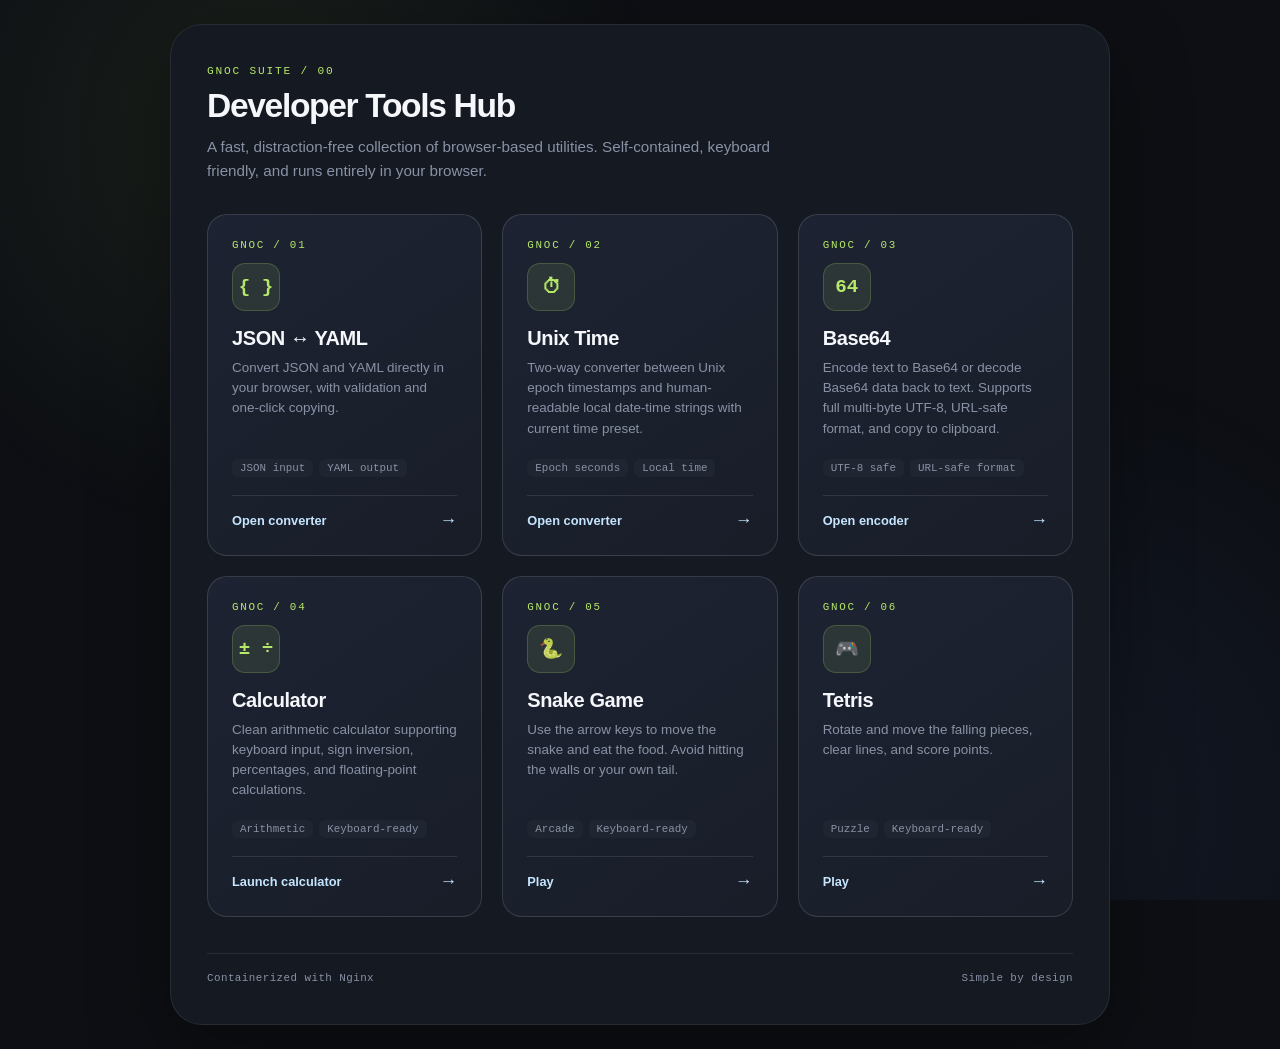
==== index.html @ 112cad82 "fix" ====
<!doctype html>
<html lang="en">
  <head>
    <meta charset="UTF-8" />
    <meta name="viewport" content="width=device-width, initial-scale=1.0" />
    <meta name="theme-color" content="#10131a" />
    <title>GNOC Suite — Developer Utilities</title>
    <link rel="stylesheet" href="styles.css" />
  </head>
  <body>
    <main class="page-shell">
      <section class="dashboard" aria-label="GNOC Suite Dashboard">
        <header class="dashboard-header">
          <p class="eyebrow">GNOC SUITE / 00</p>
          <h1 class="dashboard-title">Developer Tools Hub</h1>
          <p class="dashboard-desc">
            A fast, distraction-free collection of browser-based utilities. Self-contained, keyboard friendly, and runs entirely in your browser.
          </p>
        </header>

        <div class="tools-grid">
          <!-- Tool 1: JSON/YAML Converter -->
          <a class="tool-card" href="json-yaml.html" aria-label="Open JSON and YAML Converter">
            <div>
              <div class="tool-card-badge">GNOC / 01</div>
              <div class="tool-card-icon" aria-hidden="true">{ }</div>
              <h2 class="tool-card-title">JSON ↔ YAML</h2>
              <p class="tool-card-desc">
                Convert JSON and YAML directly in your browser, with validation and one-click copying.
              </p>
            </div>
            <div>
              <div class="tool-card-tags">
                <span class="tool-tag">JSON input</span>
                <span class="tool-tag">YAML output</span>
              </div>
              <div class="tool-card-footer">
                <span>Open converter</span>
                <span class="tool-card-arrow" aria-hidden="true">→</span>
              </div>
            </div>
          </a>

          <!-- Tool 2: Unix Timestamp -->
          <a class="tool-card" href="timestamp.html" aria-label="Open Unix Timestamp Converter">
            <div>
              <div class="tool-card-badge">GNOC / 02</div>
              <div class="tool-card-icon" aria-hidden="true">⏱</div>
              <h2 class="tool-card-title">Unix Time</h2>
              <p class="tool-card-desc">
                Two-way converter between Unix epoch timestamps and human-readable local date-time strings with current time preset.
              </p>
            </div>
            <div>
              <div class="tool-card-tags">
                <span class="tool-tag">Epoch seconds</span>
                <span class="tool-tag">Local time</span>
              </div>
              <div class="tool-card-footer">
                <span>Open converter</span>
                <span class="tool-card-arrow" aria-hidden="true">→</span>
              </div>
            </div>
          </a>

          <!-- Tool 3: Base64 Converter -->
          <a class="tool-card" href="base64.html" aria-label="Open Base64 Converter">
            <div>
              <div class="tool-card-badge">GNOC / 03</div>
              <div class="tool-card-icon" aria-hidden="true">64</div>
              <h2 class="tool-card-title">Base64</h2>
              <p class="tool-card-desc">
                Encode text to Base64 or decode Base64 data back to text. Supports full multi-byte UTF-8, URL-safe format, and copy to clipboard.
              </p>
            </div>
            <div>
              <div class="tool-card-tags">
                <span class="tool-tag">UTF-8 safe</span>
                <span class="tool-tag">URL-safe format</span>
              </div>
              <div class="tool-card-footer">
                <span>Open encoder</span>
                <span class="tool-card-arrow" aria-hidden="true">→</span>
              </div>
            </div>
          </a>

          <!-- Tool 4: Calculator -->
          <a class="tool-card" href="cal.html" aria-label="Open Calculator">
            <div>
              <div class="tool-card-badge">GNOC / 04</div>
              <div class="tool-card-icon" aria-hidden="true">± ÷</div>
              <h2 class="tool-card-title">Calculator</h2>
              <p class="tool-card-desc">
                Clean arithmetic calculator supporting keyboard input, sign inversion, percentages, and floating-point calculations.
              </p>
            </div>
            <div>
              <div class="tool-card-tags">
                <span class="tool-tag">Arithmetic</span>
                <span class="tool-tag">Keyboard-ready</span>
              </div>
              <div class="tool-card-footer">
                <span>Launch calculator</span>
                <span class="tool-card-arrow" aria-hidden="true">→</span>
              </div>
            </div>
          </a>

          <!-- Snake Game -->
          <a class="tool-card" href="snake.html" aria-label="Open Snake Game">
            <div>
              <div class="tool-card-badge">GNOC / 05</div>
              <div class="tool-card-icon" aria-hidden="true">🐍</div>
              <h2 class="tool-card-title">Snake Game</h2>
              <p class="tool-card-desc">Use the arrow keys to move the snake and eat the food. Avoid hitting the walls or your own tail.</p>
            </div>
            <div>
              <div class="tool-card-tags">
                <span class="tool-tag">Arcade</span>
                <span class="tool-tag">Keyboard-ready</span>
              </div>
              <div class="tool-card-footer">
                <span>Play</span>
                <span class="tool-card-arrow" aria-hidden="true">→</span>
              </div>
            </div>
          </a>

          <!-- Tetris Game -->
          <a class="tool-card" href="tetris.html" aria-label="Open Tetris Game">
            <div>
              <div class="tool-card-badge">GNOC / 06</div>
              <div class="tool-card-icon" aria-hidden="true">🎮</div>
              <h2 class="tool-card-title">Tetris</h2>
              <p class="tool-card-desc">Rotate and move the falling pieces, clear lines, and score points.</p>
            </div>
            <div>
              <div class="tool-card-tags">
                <span class="tool-tag">Puzzle</span>
                <span class="tool-tag">Keyboard-ready</span>
              </div>
              <div class="tool-card-footer">
                <span>Play</span>
                <span class="tool-card-arrow" aria-hidden="true">→</span>
              </div>
            </div>
          </a>

        </div>

        <footer class="dashboard-footer">
          <span>Containerized with Nginx</span>
          <span>Simple by design</span>
        </footer>
      </section>
    </main>
  </body>
</html>
---- styles.css ----
:root {
  color-scheme: dark;
  --background: #0d0f14;
  --panel: #151922;
  --panel-edge: rgba(255, 255, 255, 0.08);
  --display: #10131a;
  --key: #202532;
  --key-hover: #2b3242;
  --muted: #8992a5;
  --text: #f5f7fb;
  --accent: #b6e86a;
  --accent-dark: #16200d;
  --operator: #2b3548;
  --operator-text: #c5e5ff;
}

* {
  box-sizing: border-box;
}

body {
  margin: 0;
  min-width: 320px;
  min-height: 100vh;
  background: var(--background);
  color: var(--text);
  font-family: Arial, Helvetica, sans-serif;
}

body::before {
  position: fixed;
  inset: 0;
  z-index: -1;
  background:
    radial-gradient(circle at 20% 15%, rgba(182, 232, 106, 0.08), transparent 32%),
    radial-gradient(circle at 80% 90%, rgba(97, 149, 255, 0.08), transparent 35%);
  content: "";
}

.page-shell {
  display: grid;
  min-height: 100vh;
  place-items: center;
  padding: 24px;
}

.calculator {
  width: min(100%, 410px);
  padding: 26px;
  border: 1px solid var(--panel-edge);
  border-radius: 28px;
  background: var(--panel);
  box-shadow: 0 30px 80px rgba(0, 0, 0, 0.35);
}

.calculator-header,
.calculator-footer {
  display: flex;
  align-items: center;
  justify-content: space-between;
}

.tool-nav {
  display: flex;
  gap: 5px;
  max-width: 100%;
  overflow-x: auto;
  padding: 4px;
  border: 1px solid var(--panel-edge);
  border-radius: 10px;
  background: var(--display);
}

.tool-nav a {
  flex-shrink: 0;
  padding: 6px 8px;
  border-radius: 7px;
  color: var(--muted);
  font-size: 0.68rem;
  font-weight: 700;
  text-decoration: none;
}

.tool-nav a:hover,
.tool-nav a.active {
  background: var(--key);
  color: var(--text);
}

.eyebrow {
  margin: 0 0 6px;
  color: var(--accent);
  font-family: "Courier New", Courier, monospace;
  font-size: 0.7rem;
  letter-spacing: 0.16em;
}

h1, h2 {
  margin: 0;
  letter-spacing: -0.04em;
}

h1 {
  font-size: 1.45rem;
}

h2 {
  font-size: 1.1rem;
  font-weight: 600;
}

.status-dot {
  width: 10px;
  height: 10px;
  border-radius: 50%;
  background: var(--accent);
  box-shadow: 0 0 0 5px rgba(182, 232, 106, 0.1), 0 0 18px var(--accent);
}

.display {
  display: flex;
  min-height: 150px;
  flex-direction: column;
  justify-content: flex-end;
  margin: 26px 0 16px;
  padding: 20px 18px;
  overflow: hidden;
  border: 1px solid var(--panel-edge);
  border-radius: 18px;
  background: var(--display);
  text-align: right;
}

.expression {
  min-height: 25px;
  color: var(--muted);
  font-family: "Courier New", Courier, monospace;
  font-size: 0.9rem;
  white-space: nowrap;
}

.result {
  overflow: hidden;
  font-family: "Courier New", Courier, monospace;
  font-size: clamp(2.7rem, 12vw, 4.25rem);
  font-weight: 500;
  letter-spacing: -0.08em;
  line-height: 1.1;
  text-overflow: ellipsis;
  white-space: nowrap;
}

.keypad {
  display: grid;
  grid-template-columns: repeat(4, 1fr);
  gap: 10px;
}

.key {
  min-height: 64px;
  padding: 0;
  border: 0;
  border-radius: 16px;
  background: var(--key);
  color: var(--text);
  cursor: pointer;
  font: 600 1.2rem Arial, Helvetica, sans-serif;
  transition: transform 120ms ease, background 120ms ease, color 120ms ease;
  -webkit-tap-highlight-color: transparent;
}

.key:hover {
  background: var(--key-hover);
}

.key:active,
.key.is-pressed {
  transform: scale(0.95);
}

.key:focus-visible {
  outline: 2px solid var(--accent);
  outline-offset: 3px;
}

.key-action {
  color: var(--muted);
  font-size: 0.95rem;
}

.key-operator {
  background: var(--operator);
  color: var(--operator-text);
  font-size: 1.5rem;
}

.key-equals {
  background: var(--accent);
  color: var(--accent-dark);
  font-size: 1.6rem;
}

.key-equals:hover {
  background: #c6f27d;
}

.key-zero {
  grid-column: span 2;
  text-align: left;
  padding-left: 25px;
}

.calculator-footer {
  margin-top: 19px;
  color: var(--muted);
  font-family: "Courier New", Courier, monospace;
  font-size: 0.66rem;
  letter-spacing: 0.04em;
}

.converter {
  width: min(100%, 520px);
}

.intro {
  margin: 28px 0 20px;
  color: var(--muted);
  font-size: 0.88rem;
  line-height: 1.6;
}

.converter-form {
  display: grid;
  gap: 13px;
}

.field {
  display: grid;
  gap: 8px;
  color: var(--muted);
  font-family: "DM Mono", monospace;
  font-size: 0.73rem;
}

input,
textarea {
  width: 100%;
  padding: 0 15px;
  border: 1px solid var(--panel-edge);
  border-radius: 14px;
  outline: none;
  background: var(--display);
  color: var(--text);
  font: 500 0.95rem "Courier New", Courier, monospace;
}

input {
  min-height: 55px;
}

textarea {
  min-height: 84px;
  padding: 12px 15px;
  resize: vertical;
  line-height: 1.45;
}

input:focus,
textarea:focus {
  border-color: var(--accent);
  box-shadow: 0 0 0 3px rgba(182, 232, 106, 0.1);
}

.field-header {
  display: flex;
  align-items: center;
  justify-content: space-between;
}

.text-link-btn {
  padding: 0;
  border: none;
  background: none;
  color: var(--accent);
  font-family: inherit;
  font-size: 0.72rem;
  font-weight: 700;
  cursor: pointer;
  text-decoration: underline;
  text-underline-offset: 3px;
}

.text-link-btn:hover {
  color: var(--text);
}

.checkbox-label {
  display: inline-flex;
  align-items: center;
  gap: 6px;
  cursor: pointer;
  font-size: 0.72rem;
  color: var(--muted);
  user-select: none;
}

.checkbox-label input[type="checkbox"] {
  width: 14px;
  min-height: 14px;
  height: 14px;
  margin: 0;
  accent-color: var(--accent);
  cursor: pointer;
}

.converter-actions {
  display: grid;
  grid-template-columns: 1fr 1fr;
  gap: 10px;
}

.output-top-row {
  display: flex;
  align-items: center;
  justify-content: space-between;
}

.input-with-action {
  display: flex;
  gap: 8px;
}

.input-with-action input {
  min-width: 0;
}

.small-action,
.convert-button {
  border: 0;
  border-radius: 12px;
  cursor: pointer;
  font: 700 0.75rem Arial, Helvetica, sans-serif;
}

.small-action {
  min-height: 28px;
  padding: 0 14px;
  background: var(--key);
  color: var(--accent);
}

.convert-button {
  min-height: 45px;
  background: var(--operator);
  color: var(--operator-text);
}

.convert-button:hover,
.small-action:hover {
  background: var(--key-hover);
}

.convert-button span {
  margin: 0 5px;
  color: var(--accent);
  font-size: 1rem;
}

.conversion-output {
  display: grid;
  gap: 7px;
  margin-top: 23px;
  padding: 17px;
  border: 1px solid rgba(182, 232, 106, 0.18);
  border-radius: 15px;
  background: rgba(182, 232, 106, 0.06);
}

.conversion-output.has-error {
  border-color: rgba(255, 127, 127, 0.3);
  background: rgba(255, 127, 127, 0.06);
}

.output-label {
  color: var(--accent);
  font: 0.65rem "Courier New", Courier, monospace;
  letter-spacing: 0.12em;
  text-transform: uppercase;
}

.conversion-output strong {
  overflow-wrap: anywhere;
  font: 500 1.3rem "Courier New", Courier, monospace;
}

.conversion-output > span:last-child {
  color: var(--muted);
  font-size: 0.74rem;
}

.calculator-footer a {
  color: var(--muted);
}

.dashboard {
  width: min(100%, 940px);
  padding: 40px 36px;
  border: 1px solid var(--panel-edge);
  border-radius: 32px;
  background: var(--panel);
  box-shadow: 0 30px 80px rgba(0, 0, 0, 0.35);
}

.dashboard-header {
  margin-bottom: 32px;
}

.dashboard-header-top {
  display: flex;
  align-items: flex-start;
  justify-content: space-between;
  gap: 16px;
  flex-wrap: wrap;
}

.dashboard-header .eyebrow {
  margin-bottom: 10px;
}

.dashboard-title {
  margin: 0 0 10px;
  font-size: 2.1rem;
  letter-spacing: -0.04em;
}

.dashboard-desc {
  margin: 0;
  color: var(--muted);
  font-size: 0.95rem;
  line-height: 1.55;
  max-width: 600px;
}

.tools-grid {
  display: grid;
  grid-template-columns: repeat(auto-fit, minmax(260px, 1fr));
  gap: 20px;
  margin-top: 28px;
}

.tool-card {
  display: flex;
  flex-direction: column;
  justify-content: space-between;
  padding: 24px;
  border: 1px solid rgba(255, 255, 255, 0.13);
  border-radius: 20px;
  background: linear-gradient(145deg, #1e2333 0%, #181d28 100%);
  text-decoration: none;
  color: var(--text);
  transition: transform 0.18s ease, border-color 0.18s ease, box-shadow 0.18s ease, background 0.18s ease;
  position: relative;
  overflow: hidden;
  min-height: 260px;
}

.tool-card:hover {
  transform: translateY(-4px);
  border-color: rgba(182, 232, 106, 0.45);
  background: linear-gradient(145deg, #222840 0%, #1c2230 100%);
  box-shadow: 0 16px 40px rgba(0, 0, 0, 0.45), 0 0 28px rgba(182, 232, 106, 0.1);
}

.tool-card-badge {
  color: var(--accent);
  font-family: "Courier New", Courier, monospace;
  font-size: 0.68rem;
  letter-spacing: 0.16em;
  margin-bottom: 12px;
}

.tool-card-icon {
  width: 48px;
  height: 48px;
  border-radius: 13px;
  background: rgba(182, 232, 106, 0.1);
  color: var(--accent);
  display: flex;
  align-items: center;
  justify-content: center;
  font-size: 1.2rem;
  font-family: "Courier New", Courier, monospace;
  font-weight: bold;
  margin-bottom: 16px;
  border: 1px solid rgba(182, 232, 106, 0.2);
  flex-shrink: 0;
}

.tool-card-title {
  margin: 0 0 8px;
  font-size: 1.25rem;
  letter-spacing: -0.02em;
}

.tool-card-desc {
  margin: 0 0 20px;
  color: var(--muted);
  font-size: 0.84rem;
  line-height: 1.5;
  flex-grow: 1;
}

.tool-card-tags {
  display: flex;
  gap: 6px;
  flex-wrap: wrap;
  margin-bottom: 18px;
}

.tool-tag {
  display: inline-block;
  padding: 3px 8px;
  border-radius: 6px;
  background: var(--key);
  color: var(--muted);
  font-size: 0.68rem;
  font-family: "Courier New", Courier, monospace;
}

.tool-card-footer {
  display: flex;
  align-items: center;
  justify-content: space-between;
  padding-top: 14px;
  border-top: 1px solid rgba(255, 255, 255, 0.1);
  color: var(--operator-text);
  font-size: 0.8rem;
  font-weight: 700;
  margin-top: 4px;
}

.tool-card:hover .tool-card-footer {
  color: var(--accent);
}

.tool-card-arrow {
  font-size: 1.1rem;
  transition: transform 0.18s ease;
}

.tool-card:hover .tool-card-arrow {
  transform: translateX(4px);
}

.dashboard-footer {
  margin-top: 36px;
  display: flex;
  align-items: center;
  justify-content: space-between;
  color: var(--muted);
  font-family: "Courier New", Courier, monospace;
  font-size: 0.68rem;
  letter-spacing: 0.04em;
  border-top: 1px solid var(--panel-edge);
  padding-top: 18px;
}

/* ── Game pages (Snake, Tetris) ───────────────────────── */

.game-container {
  display: flex;
  flex-direction: column;
  align-items: center;
  gap: 14px;
}

.game-container canvas {
  border-radius: 10px;
  display: block;
}

.score-panel {
  display: flex;
  align-items: center;
  justify-content: space-between;
  width: 100%;
  gap: 12px;
  color: var(--muted);
  font-size: 0.9rem;
}

.score-panel-actions {
  display: flex;
  align-items: center;
  gap: 8px;
}

.home-link {
  display: inline-flex;
  align-items: center;
  gap: 4px;
  padding: 5px 14px;
  border-radius: 8px;
  background: var(--key);
  color: var(--muted);
  font-size: 0.8rem;
  font-weight: 600;
  text-decoration: none;
  border: 1px solid var(--panel-edge);
  transition: background 0.15s ease, color 0.15s ease, border-color 0.15s ease;
}

.home-link:hover {
  background: rgba(182, 232, 106, 0.12);
  color: var(--accent);
  border-color: rgba(182, 232, 106, 0.35);
}

/* ── Responsive ─────────────────────────────────────── */

@media (max-width: 420px) {
  .page-shell {
    padding: 12px;
  }

  .calculator {
    padding: 18px;
    border-radius: 22px;
  }

  .dashboard {
    padding: 24px 18px;
    border-radius: 22px;
  }

  .dashboard-title {
    font-size: 1.6rem;
  }

  .key {
    min-height: 59px;
  }
}
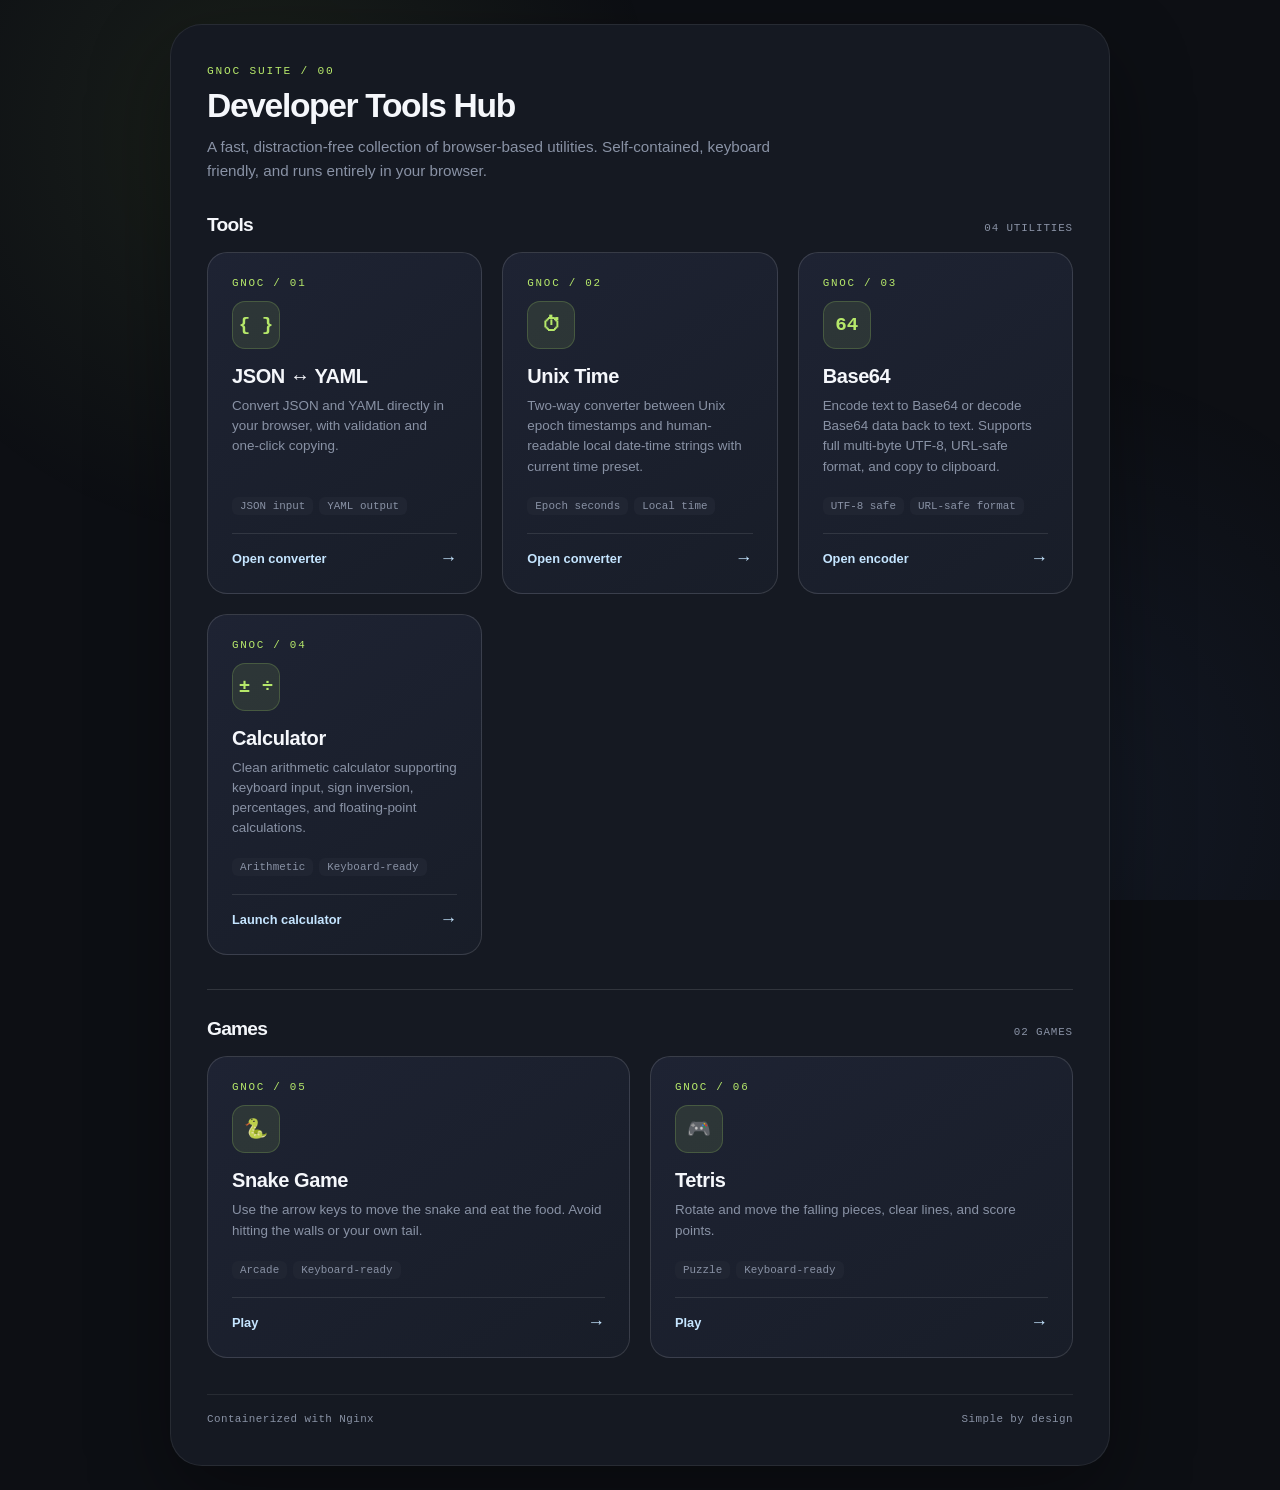
==== commit 58fbcad3: "Separate dashboard tools and games" ====
--- a/index.html
+++ b/index.html
@@ -18,136 +18,149 @@
           </p>
         </header>
 
-        <div class="tools-grid">
-          <!-- Tool 1: JSON/YAML Converter -->
-          <a class="tool-card" href="json-yaml.html" aria-label="Open JSON and YAML Converter">
-            <div>
-              <div class="tool-card-badge">GNOC / 01</div>
-              <div class="tool-card-icon" aria-hidden="true">{ }</div>
-              <h2 class="tool-card-title">JSON ↔ YAML</h2>
-              <p class="tool-card-desc">
-                Convert JSON and YAML directly in your browser, with validation and one-click copying.
-              </p>
-            </div>
-            <div>
-              <div class="tool-card-tags">
-                <span class="tool-tag">JSON input</span>
-                <span class="tool-tag">YAML output</span>
+        <section class="dashboard-group" aria-labelledby="tools-heading">
+          <div class="dashboard-group-heading">
+            <h2 id="tools-heading">Tools</h2>
+            <span>04 utilities</span>
+          </div>
+          <div class="tools-grid">
+            <!-- Tool 1: JSON/YAML Converter -->
+            <a class="tool-card" href="json-yaml.html" aria-label="Open JSON and YAML Converter">
+              <div>
+                <div class="tool-card-badge">GNOC / 01</div>
+                <div class="tool-card-icon" aria-hidden="true">{ }</div>
+                <h2 class="tool-card-title">JSON ↔ YAML</h2>
+                <p class="tool-card-desc">
+                  Convert JSON and YAML directly in your browser, with validation and one-click copying.
+                </p>
               </div>
-              <div class="tool-card-footer">
-                <span>Open converter</span>
-                <span class="tool-card-arrow" aria-hidden="true">→</span>
+              <div>
+                <div class="tool-card-tags">
+                  <span class="tool-tag">JSON input</span>
+                  <span class="tool-tag">YAML output</span>
+                </div>
+                <div class="tool-card-footer">
+                  <span>Open converter</span>
+                  <span class="tool-card-arrow" aria-hidden="true">→</span>
+                </div>
               </div>
-            </div>
-          </a>
+            </a>
 
-          <!-- Tool 2: Unix Timestamp -->
-          <a class="tool-card" href="timestamp.html" aria-label="Open Unix Timestamp Converter">
-            <div>
-              <div class="tool-card-badge">GNOC / 02</div>
-              <div class="tool-card-icon" aria-hidden="true">⏱</div>
-              <h2 class="tool-card-title">Unix Time</h2>
-              <p class="tool-card-desc">
-                Two-way converter between Unix epoch timestamps and human-readable local date-time strings with current time preset.
-              </p>
-            </div>
-            <div>
-              <div class="tool-card-tags">
-                <span class="tool-tag">Epoch seconds</span>
-                <span class="tool-tag">Local time</span>
+            <!-- Tool 2: Unix Timestamp -->
+            <a class="tool-card" href="timestamp.html" aria-label="Open Unix Timestamp Converter">
+              <div>
+                <div class="tool-card-badge">GNOC / 02</div>
+                <div class="tool-card-icon" aria-hidden="true">⏱</div>
+                <h2 class="tool-card-title">Unix Time</h2>
+                <p class="tool-card-desc">
+                  Two-way converter between Unix epoch timestamps and human-readable local date-time strings with current time preset.
+                </p>
               </div>
-              <div class="tool-card-footer">
-                <span>Open converter</span>
-                <span class="tool-card-arrow" aria-hidden="true">→</span>
+              <div>
+                <div class="tool-card-tags">
+                  <span class="tool-tag">Epoch seconds</span>
+                  <span class="tool-tag">Local time</span>
+                </div>
+                <div class="tool-card-footer">
+                  <span>Open converter</span>
+                  <span class="tool-card-arrow" aria-hidden="true">→</span>
+                </div>
               </div>
-            </div>
-          </a>
+            </a>
 
-          <!-- Tool 3: Base64 Converter -->
-          <a class="tool-card" href="base64.html" aria-label="Open Base64 Converter">
-            <div>
-              <div class="tool-card-badge">GNOC / 03</div>
-              <div class="tool-card-icon" aria-hidden="true">64</div>
-              <h2 class="tool-card-title">Base64</h2>
-              <p class="tool-card-desc">
-                Encode text to Base64 or decode Base64 data back to text. Supports full multi-byte UTF-8, URL-safe format, and copy to clipboard.
-              </p>
-            </div>
-            <div>
-              <div class="tool-card-tags">
-                <span class="tool-tag">UTF-8 safe</span>
-                <span class="tool-tag">URL-safe format</span>
+            <!-- Tool 3: Base64 Converter -->
+            <a class="tool-card" href="base64.html" aria-label="Open Base64 Converter">
+              <div>
+                <div class="tool-card-badge">GNOC / 03</div>
+                <div class="tool-card-icon" aria-hidden="true">64</div>
+                <h2 class="tool-card-title">Base64</h2>
+                <p class="tool-card-desc">
+                  Encode text to Base64 or decode Base64 data back to text. Supports full multi-byte UTF-8, URL-safe format, and copy to clipboard.
+                </p>
               </div>
-              <div class="tool-card-footer">
-                <span>Open encoder</span>
-                <span class="tool-card-arrow" aria-hidden="true">→</span>
+              <div>
+                <div class="tool-card-tags">
+                  <span class="tool-tag">UTF-8 safe</span>
+                  <span class="tool-tag">URL-safe format</span>
+                </div>
+                <div class="tool-card-footer">
+                  <span>Open encoder</span>
+                  <span class="tool-card-arrow" aria-hidden="true">→</span>
+                </div>
               </div>
-            </div>
-          </a>
+            </a>
 
-          <!-- Tool 4: Calculator -->
-          <a class="tool-card" href="cal.html" aria-label="Open Calculator">
-            <div>
-              <div class="tool-card-badge">GNOC / 04</div>
-              <div class="tool-card-icon" aria-hidden="true">± ÷</div>
-              <h2 class="tool-card-title">Calculator</h2>
-              <p class="tool-card-desc">
-                Clean arithmetic calculator supporting keyboard input, sign inversion, percentages, and floating-point calculations.
-              </p>
-            </div>
-            <div>
-              <div class="tool-card-tags">
-                <span class="tool-tag">Arithmetic</span>
-                <span class="tool-tag">Keyboard-ready</span>
+            <!-- Tool 4: Calculator -->
+            <a class="tool-card" href="cal.html" aria-label="Open Calculator">
+              <div>
+                <div class="tool-card-badge">GNOC / 04</div>
+                <div class="tool-card-icon" aria-hidden="true">± ÷</div>
+                <h2 class="tool-card-title">Calculator</h2>
+                <p class="tool-card-desc">
+                  Clean arithmetic calculator supporting keyboard input, sign inversion, percentages, and floating-point calculations.
+                </p>
               </div>
-              <div class="tool-card-footer">
-                <span>Launch calculator</span>
-                <span class="tool-card-arrow" aria-hidden="true">→</span>
+              <div>
+                <div class="tool-card-tags">
+                  <span class="tool-tag">Arithmetic</span>
+                  <span class="tool-tag">Keyboard-ready</span>
+                </div>
+                <div class="tool-card-footer">
+                  <span>Launch calculator</span>
+                  <span class="tool-card-arrow" aria-hidden="true">→</span>
+                </div>
               </div>
-            </div>
-          </a>
+            </a>
+          </div>
+        </section>
 
-          <!-- Snake Game -->
-          <a class="tool-card" href="snake.html" aria-label="Open Snake Game">
-            <div>
-              <div class="tool-card-badge">GNOC / 05</div>
-              <div class="tool-card-icon" aria-hidden="true">🐍</div>
-              <h2 class="tool-card-title">Snake Game</h2>
-              <p class="tool-card-desc">Use the arrow keys to move the snake and eat the food. Avoid hitting the walls or your own tail.</p>
-            </div>
-            <div>
-              <div class="tool-card-tags">
-                <span class="tool-tag">Arcade</span>
-                <span class="tool-tag">Keyboard-ready</span>
+        <section class="dashboard-group" aria-labelledby="games-heading">
+          <div class="dashboard-group-heading">
+            <h2 id="games-heading">Games</h2>
+            <span>02 games</span>
+          </div>
+          <div class="tools-grid">
+            <!-- Snake Game -->
+            <a class="tool-card" href="snake.html" aria-label="Open Snake Game">
+              <div>
+                <div class="tool-card-badge">GNOC / 05</div>
+                <div class="tool-card-icon" aria-hidden="true">🐍</div>
+                <h2 class="tool-card-title">Snake Game</h2>
+                <p class="tool-card-desc">Use the arrow keys to move the snake and eat the food. Avoid hitting the walls or your own tail.</p>
               </div>
-              <div class="tool-card-footer">
-                <span>Play</span>
-                <span class="tool-card-arrow" aria-hidden="true">→</span>
+              <div>
+                <div class="tool-card-tags">
+                  <span class="tool-tag">Arcade</span>
+                  <span class="tool-tag">Keyboard-ready</span>
+                </div>
+                <div class="tool-card-footer">
+                  <span>Play</span>
+                  <span class="tool-card-arrow" aria-hidden="true">→</span>
+                </div>
               </div>
-            </div>
-          </a>
+            </a>
 
-          <!-- Tetris Game -->
-          <a class="tool-card" href="tetris.html" aria-label="Open Tetris Game">
-            <div>
-              <div class="tool-card-badge">GNOC / 06</div>
-              <div class="tool-card-icon" aria-hidden="true">🎮</div>
-              <h2 class="tool-card-title">Tetris</h2>
-              <p class="tool-card-desc">Rotate and move the falling pieces, clear lines, and score points.</p>
-            </div>
-            <div>
-              <div class="tool-card-tags">
-                <span class="tool-tag">Puzzle</span>
-                <span class="tool-tag">Keyboard-ready</span>
+            <!-- Tetris Game -->
+            <a class="tool-card" href="tetris.html" aria-label="Open Tetris Game">
+              <div>
+                <div class="tool-card-badge">GNOC / 06</div>
+                <div class="tool-card-icon" aria-hidden="true">🎮</div>
+                <h2 class="tool-card-title">Tetris</h2>
+                <p class="tool-card-desc">Rotate and move the falling pieces, clear lines, and score points.</p>
               </div>
-              <div class="tool-card-footer">
-                <span>Play</span>
-                <span class="tool-card-arrow" aria-hidden="true">→</span>
+              <div>
+                <div class="tool-card-tags">
+                  <span class="tool-tag">Puzzle</span>
+                  <span class="tool-tag">Keyboard-ready</span>
+                </div>
+                <div class="tool-card-footer">
+                  <span>Play</span>
+                  <span class="tool-card-arrow" aria-hidden="true">→</span>
+                </div>
               </div>
-            </div>
-          </a>
-
-        </div>
+            </a>
+          </div>
+        </section>
 
         <footer class="dashboard-footer">
           <span>Containerized with Nginx</span>
--- a/styles.css
+++ b/styles.css
@@ -441,11 +441,36 @@
   max-width: 600px;
 }
 
+.dashboard-group + .dashboard-group {
+  margin-top: 34px;
+  padding-top: 28px;
+  border-top: 1px solid rgba(255, 255, 255, 0.12);
+}
+
+.dashboard-group-heading {
+  display: flex;
+  align-items: baseline;
+  justify-content: space-between;
+  gap: 12px;
+}
+
+.dashboard-group-heading h2 {
+  font-size: 1.2rem;
+}
+
+.dashboard-group-heading span {
+  color: var(--muted);
+  font-family: "Courier New", Courier, monospace;
+  font-size: 0.68rem;
+  letter-spacing: 0.08em;
+  text-transform: uppercase;
+}
+
 .tools-grid {
   display: grid;
   grid-template-columns: repeat(auto-fit, minmax(260px, 1fr));
   gap: 20px;
-  margin-top: 28px;
+  margin-top: 16px;
 }
 
 .tool-card {
@@ -579,6 +604,12 @@
   display: block;
 }
 
+#tetrisCanvas {
+  border: 1px solid rgba(148, 163, 184, 0.72);
+  background: #10131a;
+  box-shadow: 0 12px 32px rgba(0, 0, 0, 0.28);
+}
+
 .score-panel {
   display: flex;
   align-items: center;
@@ -593,6 +624,26 @@
   display: flex;
   align-items: center;
   gap: 8px;
+}
+
+.game-button {
+  min-height: 38px;
+  padding: 0 14px;
+  border: 1px solid var(--panel-edge);
+  border-radius: 9px;
+  background: var(--key);
+  color: var(--text);
+  cursor: pointer;
+  font: 600 0.82rem Arial, Helvetica, sans-serif;
+}
+
+.game-button:hover {
+  background: var(--key-hover);
+}
+
+.game-button:focus-visible {
+  outline: 2px solid var(--accent);
+  outline-offset: 2px;
 }
 
 .home-link {
